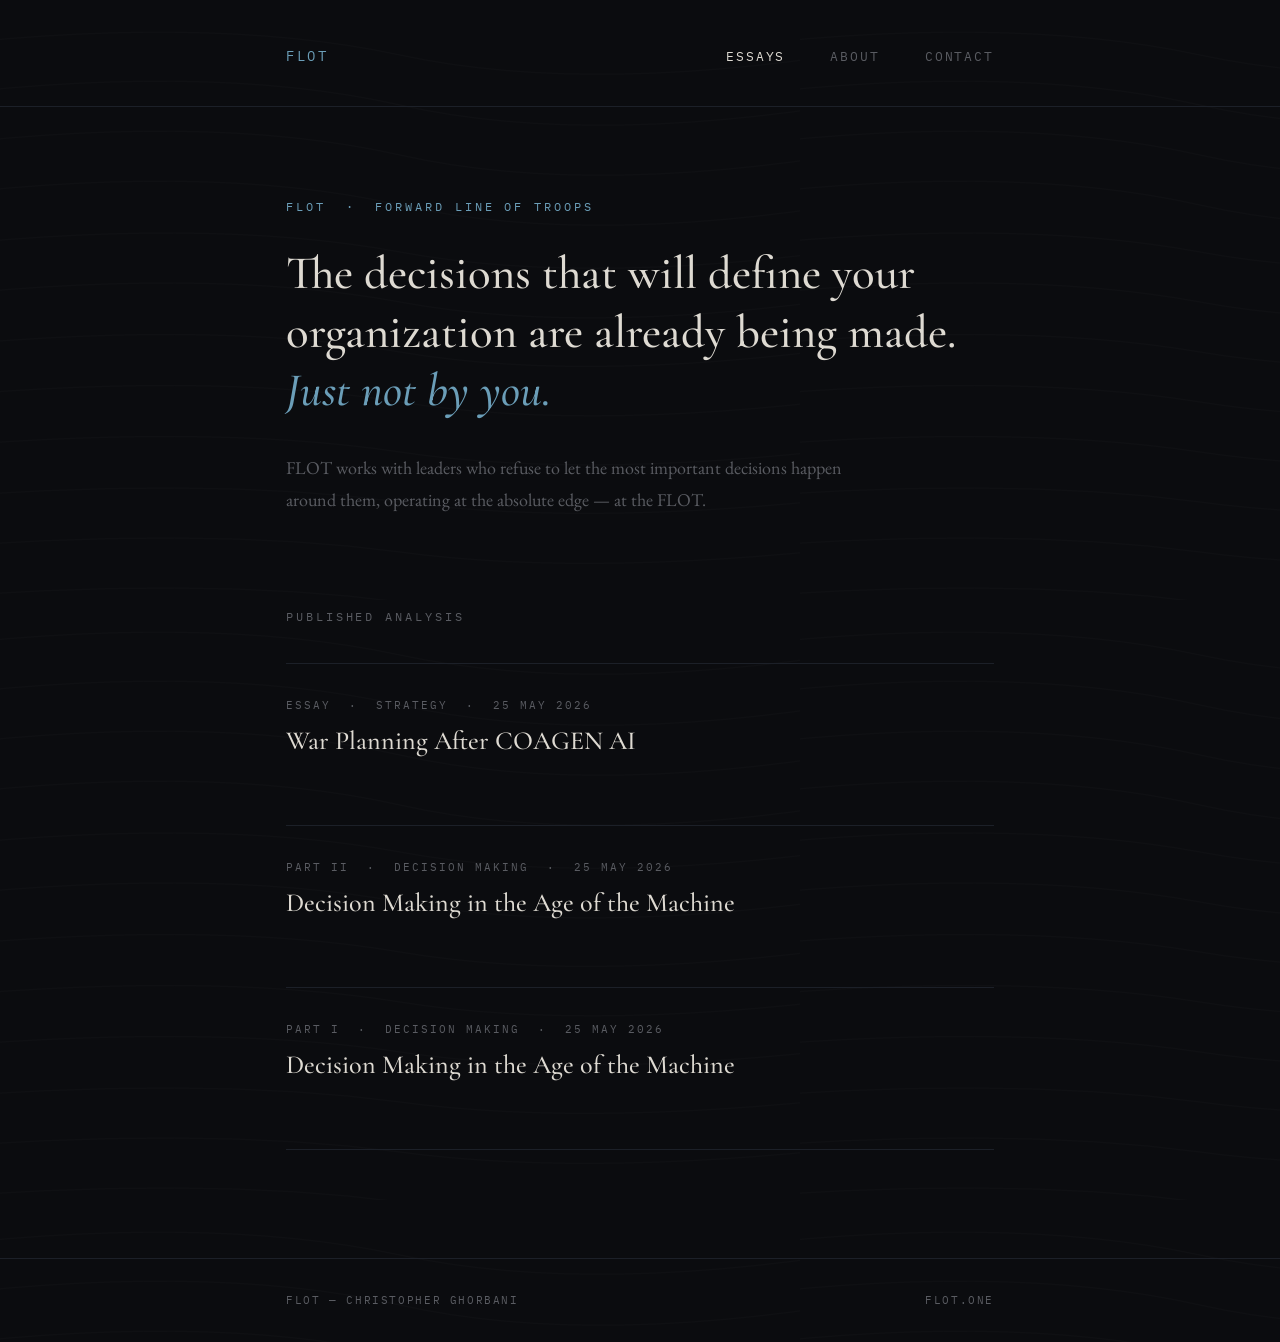
==== index.html @ 7059b08c "Remove hero tagline line" ====
<!DOCTYPE html>
<html lang="en">
<head>
  <meta charset="UTF-8">
  <meta name="viewport" content="width=device-width, initial-scale=1.0">
  <title>FLOT</title>
  <link rel="stylesheet" href="style.css">
</head>
<body>

  <nav>
    <div class="container">
      <a class="nav-logo" href="index.html">FLOT</a>
      <ul class="nav-links">
        <li><a href="index.html" class="active">Essays</a></li>
        <li><a href="about.html">About</a></li>
        <li><a href="contact.html">Contact</a></li>
      </ul>
    </div>
  </nav>

  <main>
    <div class="container">

      <div class="hero">
        <span class="hero-label">FLOT &nbsp;·&nbsp; Forward Line of Troops</span>
<h1 class="hero-line">The decisions that will define your organization are already being made. <em>Just not by you.</em></h1>
        <p class="hero-sub">FLOT works with leaders who refuse to let the most important decisions happen around them, operating at the absolute edge — at the FLOT.</p>
      </div>

      <span class="essays-label">Published Analysis</span>
      <div class="essays">

        <a class="essay-card" href="essays/war-planning-coagen.html">
          <div class="essay-meta">Essay &nbsp;·&nbsp; Strategy &nbsp;·&nbsp; 25 May 2026</div>
          <div class="essay-title">War Planning After COAGEN AI</div>
          <span class="essay-arrow">Read &rarr;</span>
        </a>

        <a class="essay-card" href="essays/decision-making-part-2.html">
          <div class="essay-meta">Part II &nbsp;·&nbsp; Decision Making &nbsp;·&nbsp; 25 May 2026</div>
          <div class="essay-title">Decision Making in the Age of the Machine</div>
          <span class="essay-arrow">Read &rarr;</span>
        </a>

        <a class="essay-card" href="essays/decision-making-part-1.html">
          <div class="essay-meta">Part I &nbsp;·&nbsp; Decision Making &nbsp;·&nbsp; 25 May 2026</div>
          <div class="essay-title">Decision Making in the Age of the Machine</div>
          <span class="essay-arrow">Read &rarr;</span>
        </a>

      </div>

    </div>
  </main>

  <footer>
    <div class="container">
      <span class="footer-text">FLOT &mdash; Christopher Ghorbani</span>
      <span class="footer-text">flot.one</span>
    </div>
  </footer>

</body>
</html>
---- style.css ----
@import url('https://fonts.googleapis.com/css2?family=Cormorant+Garamond:ital,wght@0,400;0,500;0,600;1,400;1,500&family=EB+Garamond:ital,wght@0,400;0,500;1,400&family=IBM+Plex+Mono:wght@400;500&display=swap');

/* ── Variables ── */
:root {
  --bg:      #0b0c0f;
  --surface: #111318;
  --border:  #1c2028;
  --text:    #dedad2;
  --muted:   #5a5c62;
  --accent:  #6b9eb8;
  --mono:    'IBM Plex Mono', monospace;
  --serif:   'EB Garamond', Georgia, serif;
  --display: 'Cormorant Garamond', Georgia, serif;
}

/* ── Reset ── */
*, *::before, *::after { box-sizing: border-box; margin: 0; padding: 0; }
html { font-size: 18px; scroll-behavior: smooth; }

/* ── Topographic texture ── */
body {
  background-color: var(--bg);
  background-image: url("data:image/svg+xml,%3Csvg xmlns='http://www.w3.org/2000/svg' width='800' height='600'%3E%3Cg fill='none' stroke='%23ffffff' stroke-width='0.4' opacity='0.04'%3E%3Cpath d='M-100,150 Q200,110 400,155 T900,145'/%3E%3Cpath d='M-100,200 Q200,160 400,205 T900,195'/%3E%3Cpath d='M-100,250 Q200,215 400,252 T900,242'/%3E%3Cpath d='M-100,300 Q200,265 400,302 T900,290'/%3E%3Cpath d='M-100,350 Q200,318 400,352 T900,340'/%3E%3Cpath d='M-100,400 Q200,370 400,402 T900,392'/%3E%3Cpath d='M-100,450 Q200,422 400,452 T900,442'/%3E%3Cpath d='M-100,500 Q200,475 400,502 T900,492'/%3E%3Cpath d='M-100,100 Q200,60 400,105 T900,95'/%3E%3Cpath d='M-100,50 Q200,12 400,55 T900,45'/%3E%3Cpath d='M-100,550 Q200,525 400,552 T900,542'/%3E%3Cpath d='M-100,600 Q200,575 400,602 T900,592'/%3E%3C/g%3E%3C/svg%3E");
  background-size: 800px 600px;
  background-repeat: repeat;
  color: var(--text);
  font-family: var(--serif);
  min-height: 100vh;
  line-height: 1.7;
}

/* ── Layout ── */
.container {
  max-width: 780px;
  margin: 0 auto;
  padding: 0 2rem;
}

/* ── Navigation ── */
nav {
  padding: 2.2rem 0 2rem;
  border-bottom: 1px solid var(--border);
}

nav .container {
  display: flex;
  align-items: baseline;
  justify-content: space-between;
}

.nav-logo {
  font-family: var(--mono);
  font-size: 0.75rem;
  letter-spacing: 0.2em;
  text-transform: uppercase;
  color: var(--accent);
  text-decoration: none;
}

.nav-links {
  display: flex;
  gap: 2.5rem;
  list-style: none;
}

.nav-links a {
  font-family: var(--mono);
  font-size: 0.7rem;
  letter-spacing: 0.15em;
  text-transform: uppercase;
  color: var(--muted);
  text-decoration: none;
  transition: color 0.2s;
}

.nav-links a:hover,
.nav-links a.active {
  color: var(--text);
}

/* ── Main content ── */
main {
  padding: 5rem 0 6rem;
}

/* ── Home: hero ── */
.hero {
  margin-bottom: 5rem;
}

.hero-label {
  font-family: var(--mono);
  font-size: 0.65rem;
  letter-spacing: 0.25em;
  text-transform: uppercase;
  color: var(--accent);
  margin-bottom: 1.5rem;
  display: block;
}

.hero-tagline {
  margin-bottom: 1.8rem;
  font-family: var(--serif);
  font-size: 0.95rem;
  font-style: italic;
  line-height: 1.6;
  color: var(--muted);
  max-width: 580px;
}

.hero-line {
  font-family: var(--display);
  font-size: 2.6rem;
  font-weight: 500;
  line-height: 1.25;
  color: var(--text);
  max-width: 680px;
}

.hero-line em {
  font-style: italic;
  color: var(--accent);
}

.hero-sub {
  margin-top: 1.8rem;
  font-family: var(--serif);
  font-size: 1rem;
  line-height: 1.8;
  color: var(--muted);
  max-width: 580px;
}

/* ── Essay cards ── */
.essays-label {
  font-family: var(--mono);
  font-size: 0.65rem;
  letter-spacing: 0.25em;
  text-transform: uppercase;
  color: var(--muted);
  margin-bottom: 2rem;
  display: block;
}

.essays {
  display: flex;
  flex-direction: column;
  gap: 0;
}

.essay-card {
  display: block;
  padding: 1.8rem 0;
  border-top: 1px solid var(--border);
  text-decoration: none;
  color: inherit;
  transition: border-color 0.2s;
}

.essay-card:last-child {
  border-bottom: 1px solid var(--border);
}

.essay-card:hover {
  border-color: var(--accent);
}

.essay-card:hover .essay-title {
  color: var(--accent);
}

.essay-meta {
  font-family: var(--mono);
  font-size: 0.62rem;
  letter-spacing: 0.18em;
  text-transform: uppercase;
  color: var(--muted);
  margin-bottom: 0.5rem;
}

.essay-title {
  font-family: var(--display);
  font-size: 1.45rem;
  font-weight: 500;
  color: var(--text);
  line-height: 1.3;
  transition: color 0.2s;
}

.essay-arrow {
  display: inline-block;
  margin-top: 0.6rem;
  font-family: var(--mono);
  font-size: 0.65rem;
  letter-spacing: 0.1em;
  color: var(--accent);
  opacity: 0;
  transform: translateX(-4px);
  transition: opacity 0.2s, transform 0.2s;
}

.essay-card:hover .essay-arrow {
  opacity: 1;
  transform: translateX(0);
}

/* ── About page ── */
.page-header {
  margin-bottom: 3.5rem;
}

.page-label {
  font-family: var(--mono);
  font-size: 0.65rem;
  letter-spacing: 0.25em;
  text-transform: uppercase;
  color: var(--accent);
  margin-bottom: 1.2rem;
  display: block;
}

.page-title {
  font-family: var(--display);
  font-size: 2.2rem;
  font-weight: 500;
  color: var(--text);
  line-height: 1.2;
}

.prose p {
  font-size: 1.05rem;
  line-height: 1.85;
  color: var(--text);
  margin-bottom: 1.6rem;
  max-width: 660px;
}

.prose p:last-child {
  margin-bottom: 0;
}

.prose strong {
  font-weight: 500;
  color: var(--text);
}

/* ── Prose links ── */
.prose a {
  color: var(--accent);
  text-decoration: none;
  border-bottom: 1px solid color-mix(in srgb, var(--accent) 35%, transparent);
  transition: border-color 0.2s;
}
.prose a:hover {
  border-bottom-color: var(--accent);
}

/* ── Figures ── */
.figure {
  margin: 2.5rem 0;
}
.figure img {
  width: 100%;
  height: auto;
  display: block;
  border: 1px solid var(--border);
}
.figure .figure-note {
  margin-top: 0;
  border-top: none;
}

/* ── Essay pages ── */
.essay-subtitle {
  font-family: var(--serif);
  font-size: 1.05rem;
  font-style: italic;
  color: var(--muted);
  margin-top: 1rem;
  line-height: 1.7;
  max-width: 620px;
}

.prose h2 {
  font-family: var(--display);
  font-size: 1.5rem;
  font-weight: 500;
  color: var(--text);
  margin-top: 3.2rem;
  margin-bottom: 1.2rem;
  line-height: 1.3;
}

.prose h3 {
  font-family: var(--mono);
  font-size: 0.68rem;
  letter-spacing: 0.2em;
  text-transform: uppercase;
  color: var(--accent);
  margin-top: 2.4rem;
  margin-bottom: 1rem;
}

.figure-note {
  font-family: var(--mono);
  font-size: 0.6rem;
  letter-spacing: 0.12em;
  text-transform: uppercase;
  color: var(--muted);
  border-left: 1px solid var(--border);
  padding: 0.6rem 1rem;
  margin: 2rem 0;
}

.essay-nav {
  margin-top: 4rem;
  padding-top: 2rem;
  border-top: 1px solid var(--border);
  display: flex;
  justify-content: space-between;
  align-items: center;
}

.essay-nav-link {
  font-family: var(--mono);
  font-size: 0.65rem;
  letter-spacing: 0.15em;
  text-transform: uppercase;
  color: var(--accent);
  text-decoration: none;
  transition: color 0.2s;
}

.essay-nav-link:hover { color: var(--text); }

/* ── Contact page ── */
.contact-name {
  font-family: var(--mono);
  font-size: 0.7rem;
  letter-spacing: 0.2em;
  text-transform: uppercase;
  color: var(--muted);
  margin-bottom: 3rem;
  display: block;
}

.contact-form {
  display: flex;
  flex-direction: column;
  gap: 1.6rem;
  max-width: 520px;
}

.form-group {
  display: flex;
  flex-direction: column;
  gap: 0.45rem;
}

.form-group label {
  font-family: var(--mono);
  font-size: 0.62rem;
  letter-spacing: 0.2em;
  text-transform: uppercase;
  color: var(--muted);
}

.form-group input,
.form-group textarea {
  background: transparent;
  border: none;
  border-bottom: 1px solid var(--border);
  color: var(--text);
  font-family: var(--serif);
  font-size: 1rem;
  padding: 0.5rem 0;
  outline: none;
  transition: border-color 0.2s;
  width: 100%;
}

.form-group input:focus,
.form-group textarea:focus {
  border-bottom-color: var(--accent);
}

.form-group textarea {
  resize: none;
  height: 100px;
  line-height: 1.6;
}

.form-group input::placeholder,
.form-group textarea::placeholder {
  color: var(--muted);
  opacity: 0.5;
}

.form-submit {
  margin-top: 0.5rem;
  align-self: flex-start;
}

.btn {
  font-family: var(--mono);
  font-size: 0.65rem;
  letter-spacing: 0.2em;
  text-transform: uppercase;
  color: var(--accent);
  background: transparent;
  border: 1px solid var(--accent);
  padding: 0.7rem 1.6rem;
  cursor: pointer;
  transition: background 0.2s, color 0.2s;
}

.btn:hover {
  background: var(--accent);
  color: var(--bg);
}

/* ── Mobile ── */
@media (max-width: 600px) {
  html { font-size: 16px; }

  nav .container {
    flex-direction: column;
    gap: 1.2rem;
    align-items: flex-start;
  }

  .nav-links { gap: 1.6rem; }

  main { padding: 3rem 0 4rem; }

  .hero { margin-bottom: 3rem; }

  .hero-line { font-size: 1.9rem; }

  .page-title { font-size: 1.7rem; }

  footer .container {
    flex-direction: column;
    gap: 0.4rem;
  }

  .essay-title { font-size: 1.25rem; }

  .contact-form { max-width: 100%; }
}

/* ── Footer ── */
footer {
  border-top: 1px solid var(--border);
  padding: 1.8rem 0;
}

footer .container {
  display: flex;
  justify-content: space-between;
  align-items: center;
}

.footer-text {
  font-family: var(--mono);
  font-size: 0.6rem;
  letter-spacing: 0.15em;
  text-transform: uppercase;
  color: var(--muted);
}
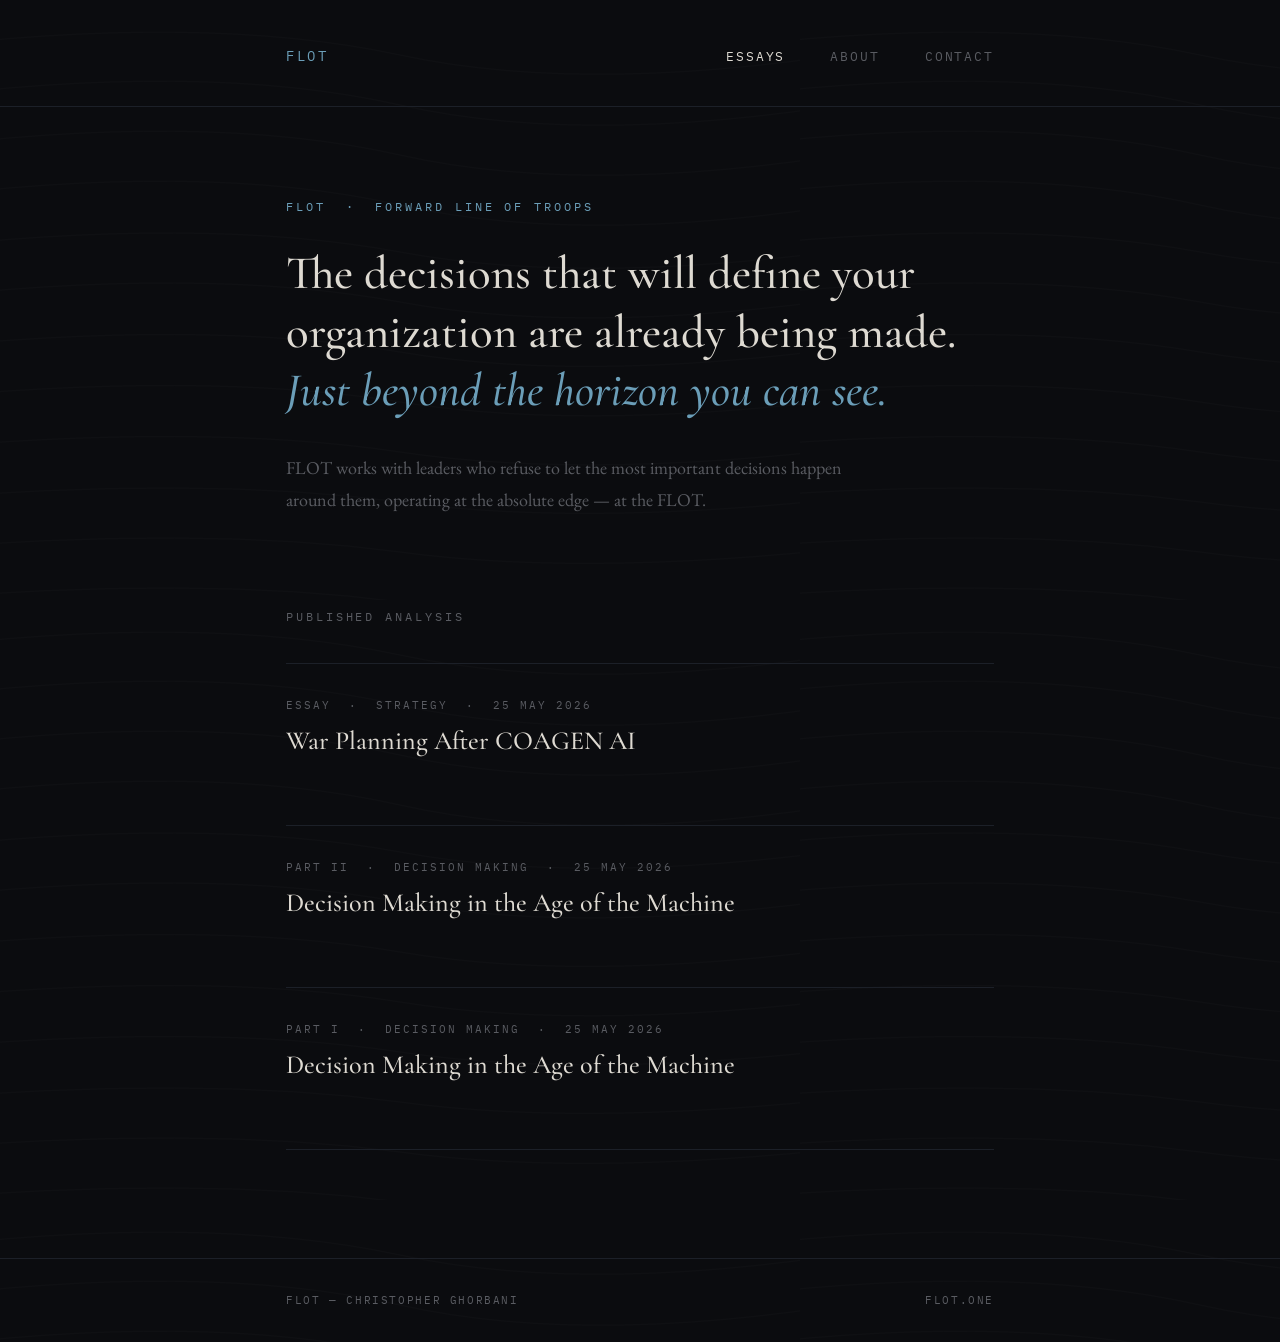
==== commit a1c1f2c6: "Update H1 payoff line" ====
--- a/index.html
+++ b/index.html
@@ -24,7 +24,7 @@
 
       <div class="hero">
         <span class="hero-label">FLOT &nbsp;·&nbsp; Forward Line of Troops</span>
-<h1 class="hero-line">The decisions that will define your organization are already being made. <em>Just not by you.</em></h1>
+<h1 class="hero-line">The decisions that will define your organization are already being made. <em>Just beyond the horizon you can see.</em></h1>
         <p class="hero-sub">FLOT works with leaders who refuse to let the most important decisions happen around them, operating at the absolute edge — at the FLOT.</p>
       </div>
 
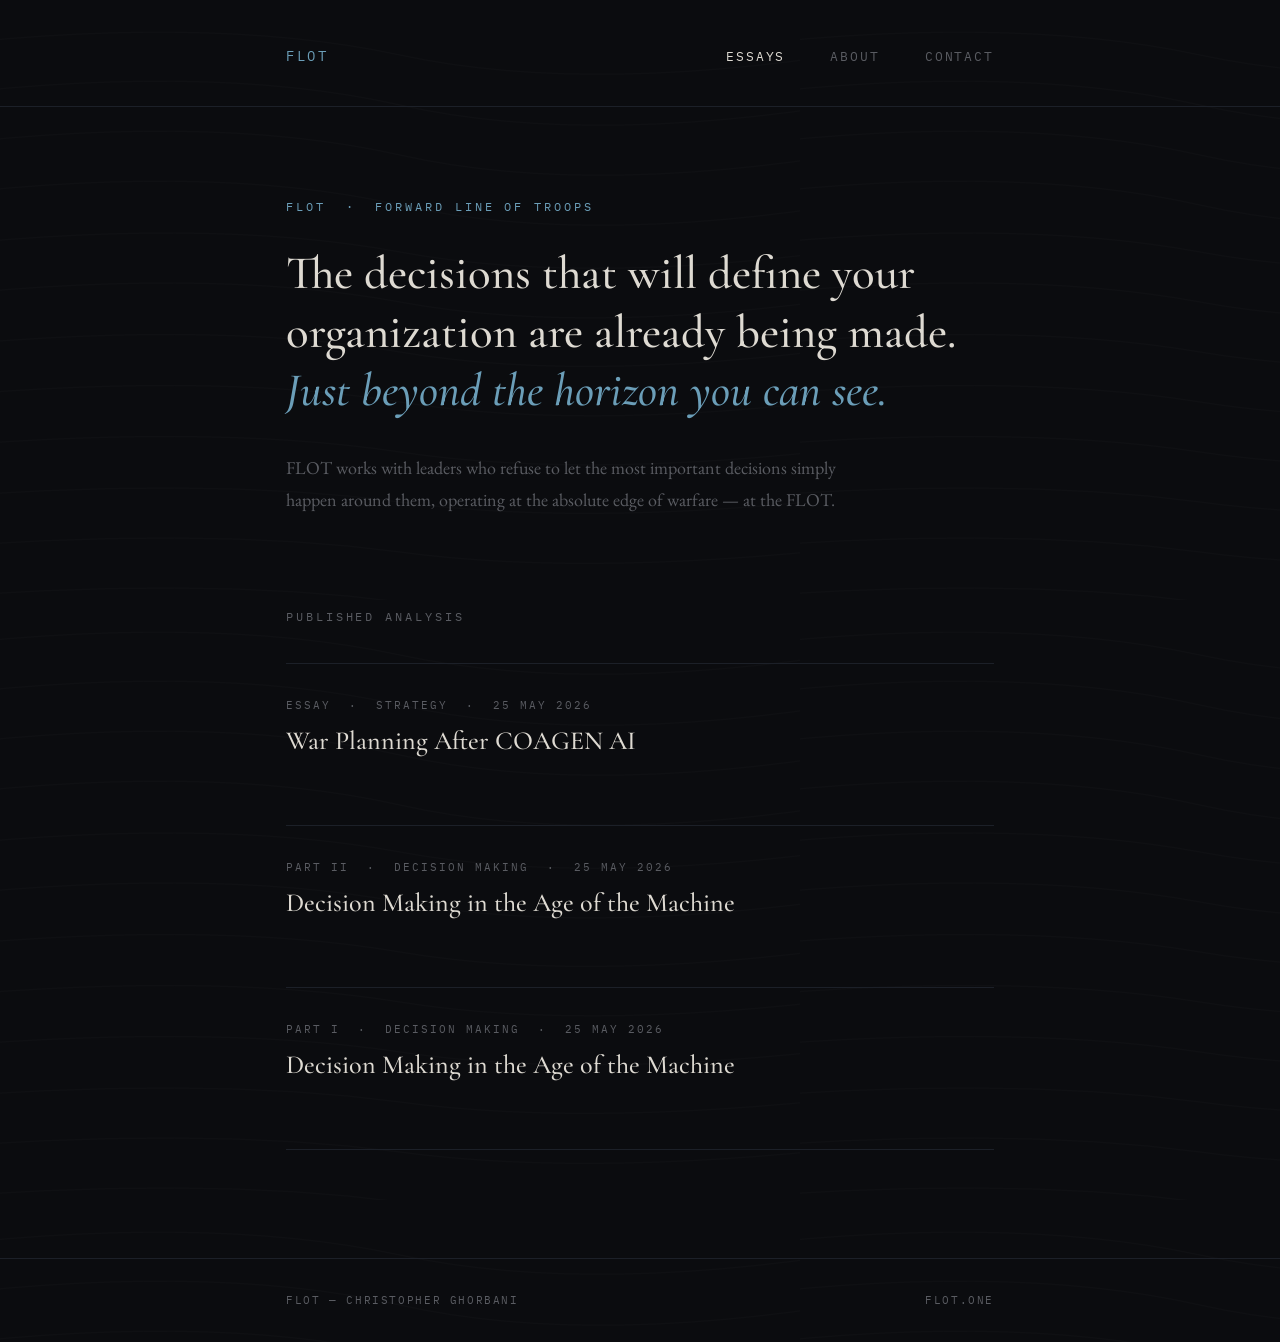
==== commit 90a9e54d: "Update hero sub-blurb" ====
--- a/index.html
+++ b/index.html
@@ -25,7 +25,7 @@
       <div class="hero">
         <span class="hero-label">FLOT &nbsp;·&nbsp; Forward Line of Troops</span>
 <h1 class="hero-line">The decisions that will define your organization are already being made. <em>Just beyond the horizon you can see.</em></h1>
-        <p class="hero-sub">FLOT works with leaders who refuse to let the most important decisions happen around them, operating at the absolute edge — at the FLOT.</p>
+        <p class="hero-sub">FLOT works with leaders who refuse to let the most important decisions simply happen around them, operating at the absolute edge of warfare — at the FLOT.</p>
       </div>
 
       <span class="essays-label">Published Analysis</span>
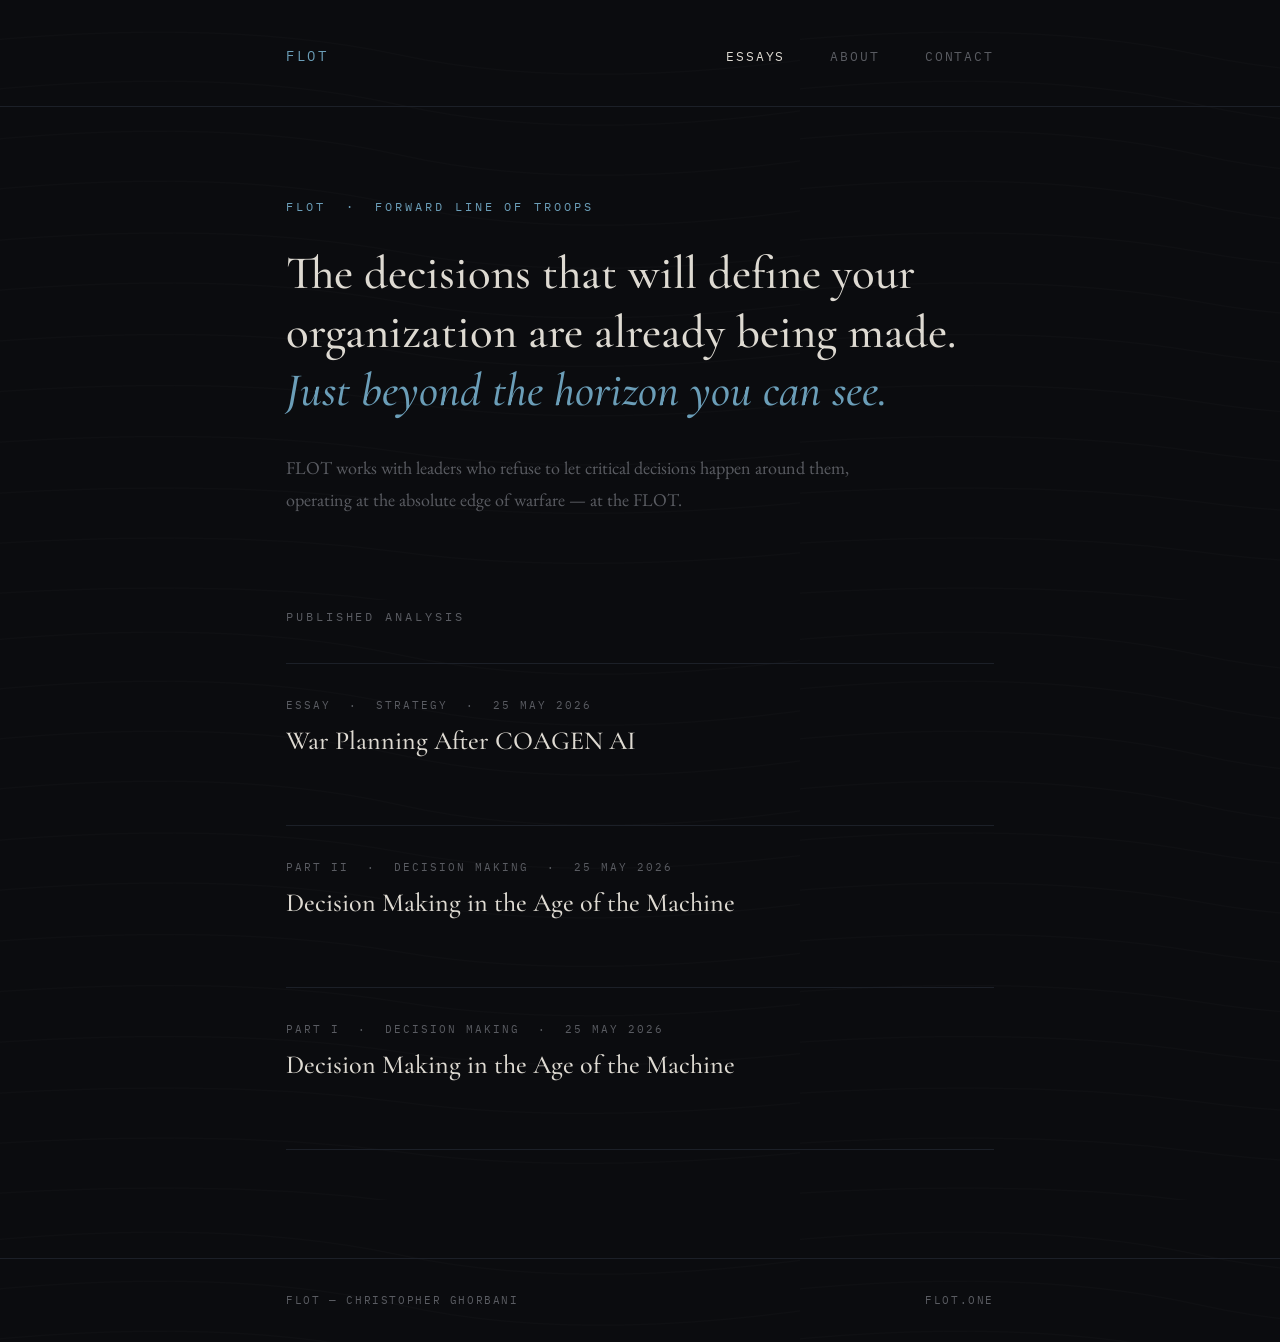
==== commit 1159e0bf: "Tighten hero sub-blurb wording" ====
--- a/index.html
+++ b/index.html
@@ -25,7 +25,7 @@
       <div class="hero">
         <span class="hero-label">FLOT &nbsp;·&nbsp; Forward Line of Troops</span>
 <h1 class="hero-line">The decisions that will define your organization are already being made. <em>Just beyond the horizon you can see.</em></h1>
-        <p class="hero-sub">FLOT works with leaders who refuse to let the most important decisions simply happen around them, operating at the absolute edge of warfare — at the FLOT.</p>
+        <p class="hero-sub">FLOT works with leaders who refuse to let critical decisions happen around them, operating at the absolute edge of warfare — at the FLOT.</p>
       </div>
 
       <span class="essays-label">Published Analysis</span>
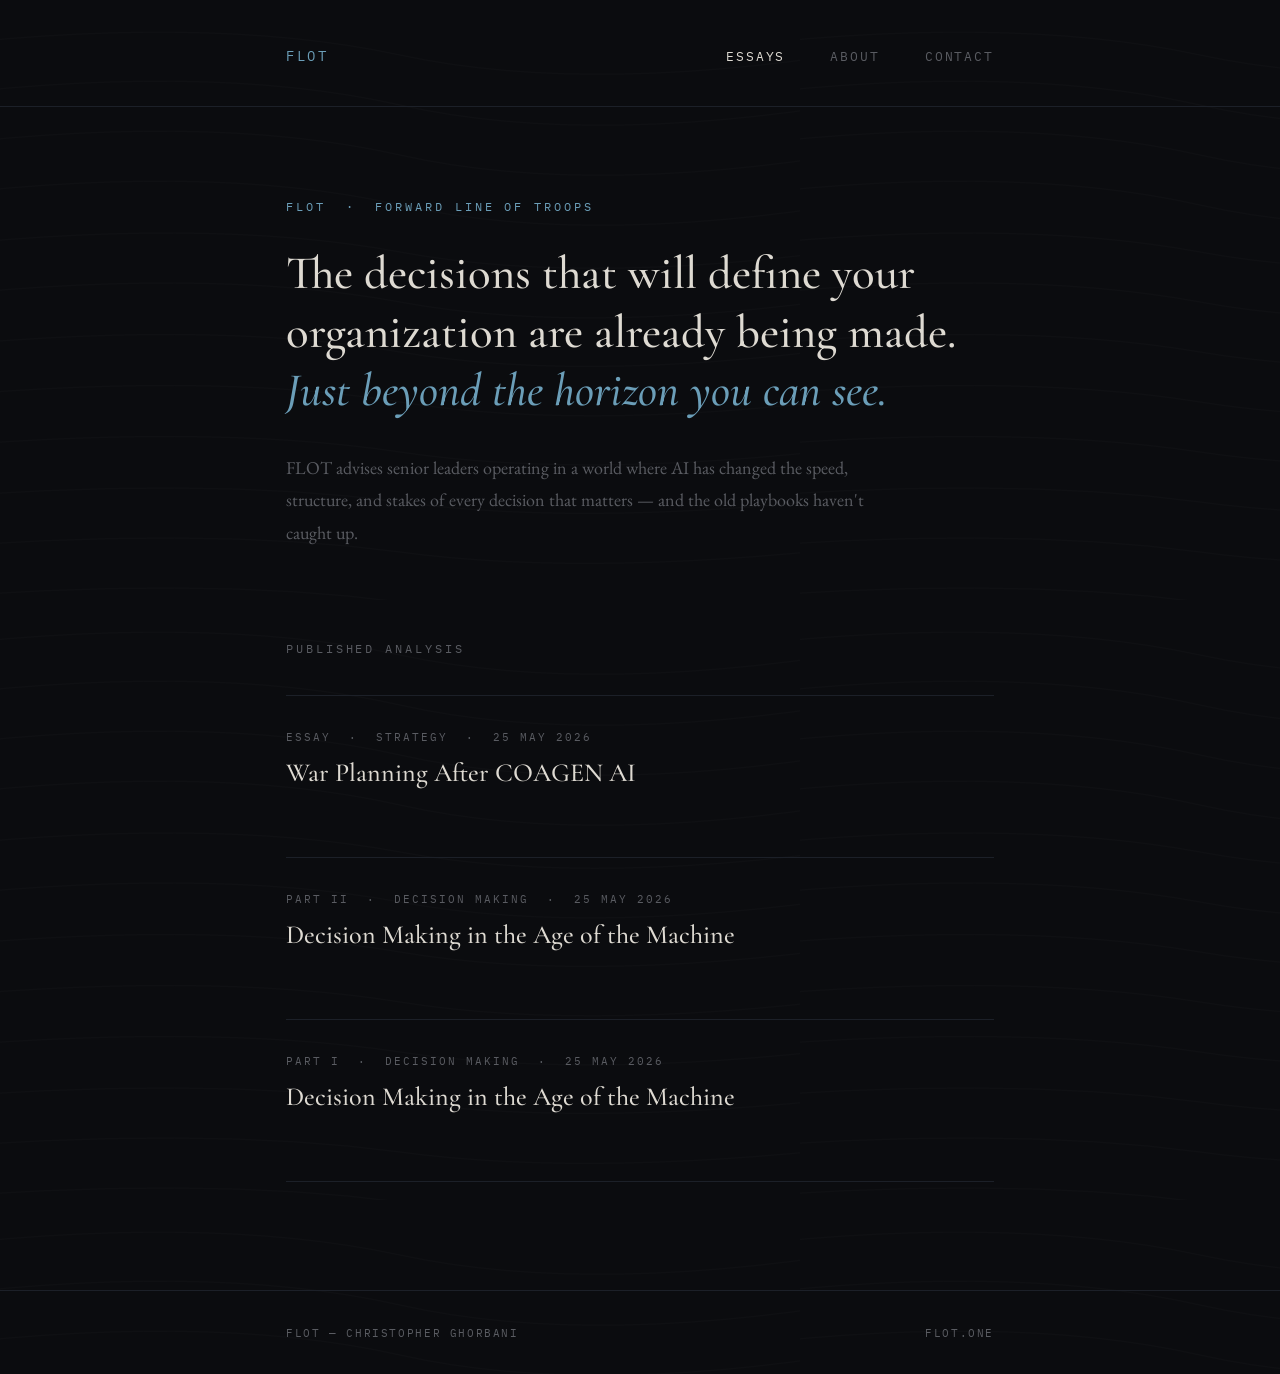
==== commit 4c2ad208: "Update hero sub-blurb to broader AI/playbooks framing" ====
--- a/index.html
+++ b/index.html
@@ -25,7 +25,7 @@
       <div class="hero">
         <span class="hero-label">FLOT &nbsp;·&nbsp; Forward Line of Troops</span>
 <h1 class="hero-line">The decisions that will define your organization are already being made. <em>Just beyond the horizon you can see.</em></h1>
-        <p class="hero-sub">FLOT works with leaders who refuse to let critical decisions happen around them, operating at the absolute edge of warfare — at the FLOT.</p>
+        <p class="hero-sub">FLOT advises senior leaders operating in a world where AI has changed the speed, structure, and stakes of every decision that matters — and the old playbooks haven't caught up.</p>
       </div>
 
       <span class="essays-label">Published Analysis</span>
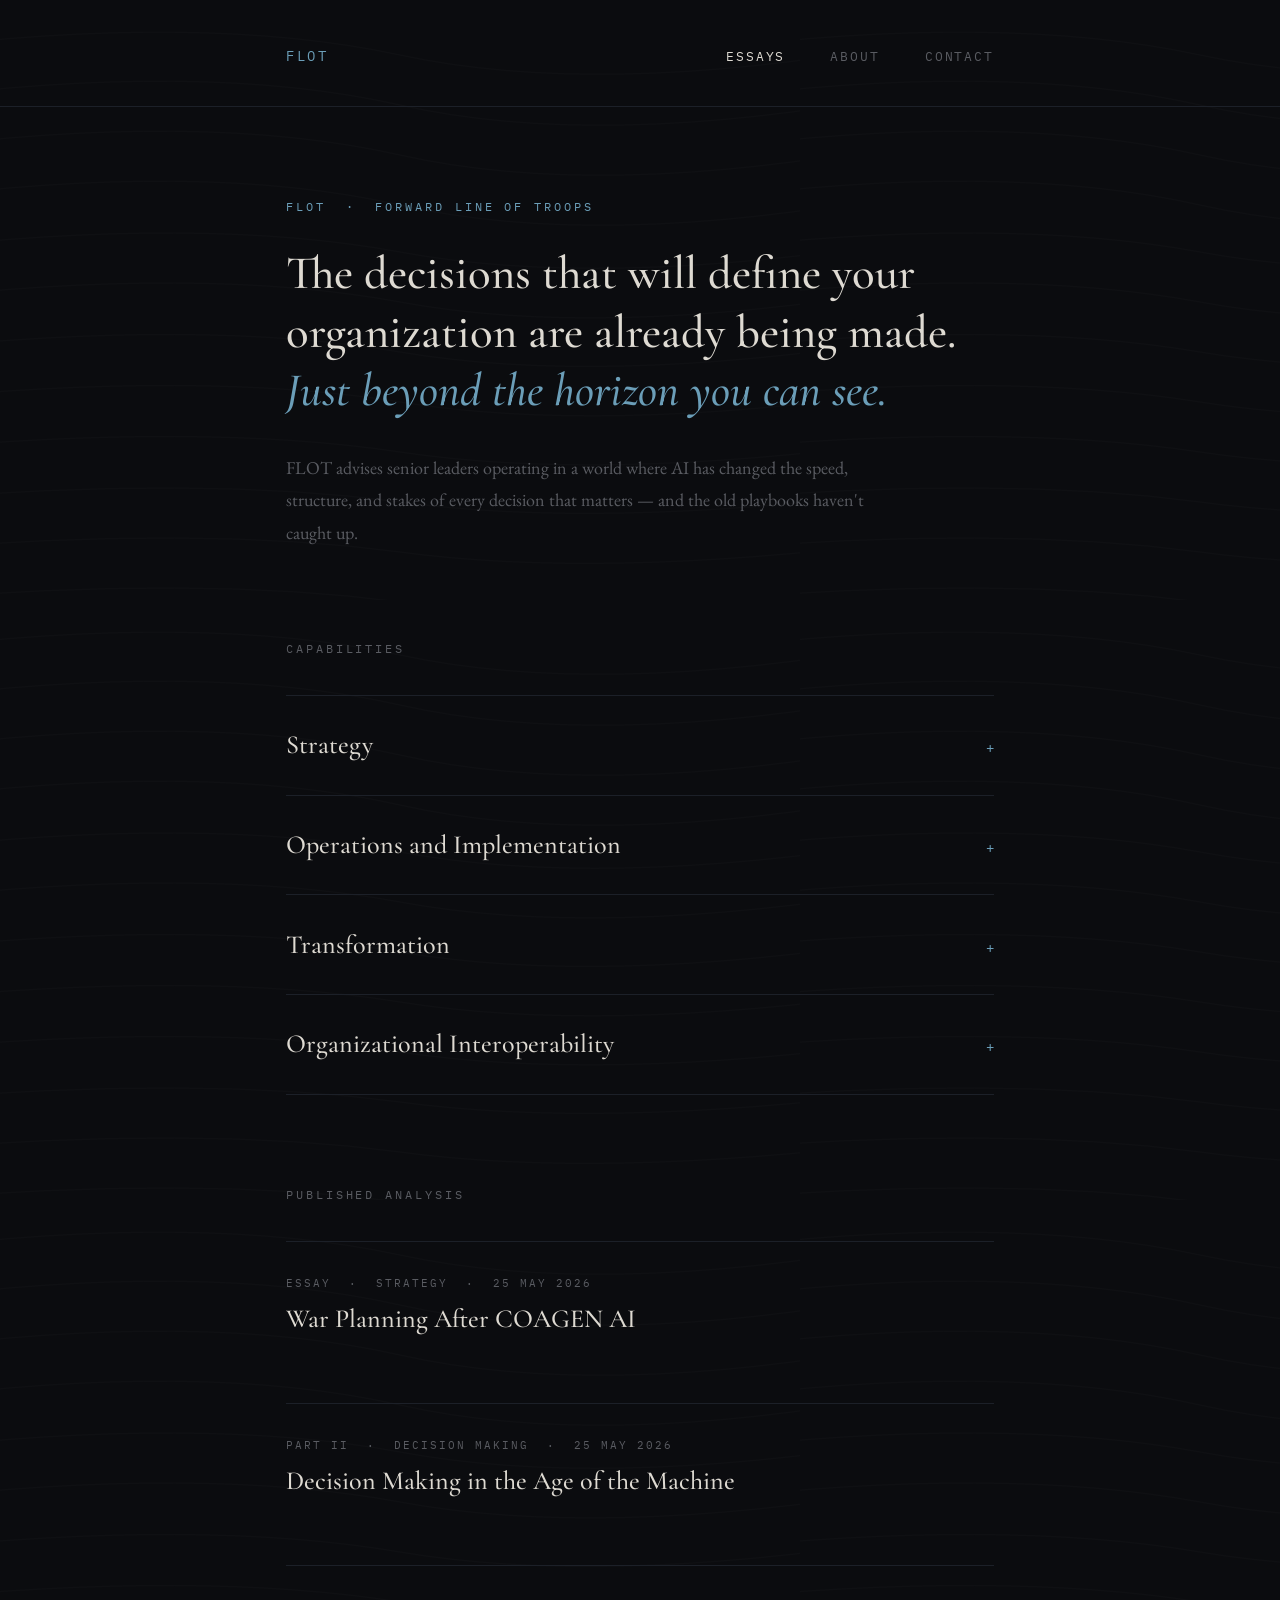
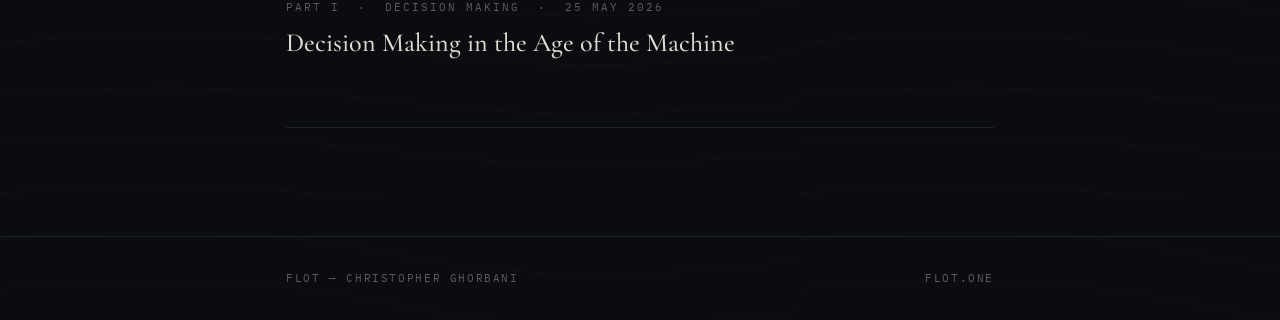
==== commit 862a1762: "Add capabilities accordion section" ====
--- a/index.html
+++ b/index.html
@@ -26,6 +26,43 @@
         <span class="hero-label">FLOT &nbsp;·&nbsp; Forward Line of Troops</span>
 <h1 class="hero-line">The decisions that will define your organization are already being made. <em>Just beyond the horizon you can see.</em></h1>
         <p class="hero-sub">FLOT advises senior leaders operating in a world where AI has changed the speed, structure, and stakes of every decision that matters — and the old playbooks haven't caught up.</p>
+      </div>
+
+      <span class="capabilities-label">Capabilities</span>
+      <div class="capabilities">
+
+        <details class="capability">
+          <summary class="capability-header">
+            <span class="capability-title">Strategy</span>
+            <span class="capability-toggle"></span>
+          </summary>
+          <p class="capability-body">Strategy frameworks for defense, policy makers, and industry leaders — for decisions the old frameworks no longer fit.</p>
+        </details>
+
+        <details class="capability">
+          <summary class="capability-header">
+            <span class="capability-title">Operations and Implementation</span>
+            <span class="capability-toggle"></span>
+          </summary>
+          <p class="capability-body">Oversight of staff that turns intent into outcome.</p>
+        </details>
+
+        <details class="capability">
+          <summary class="capability-header">
+            <span class="capability-title">Transformation</span>
+            <span class="capability-toggle"></span>
+          </summary>
+          <p class="capability-body">A roadmap for adapting your organization to a world AI is reshaping.</p>
+        </details>
+
+        <details class="capability">
+          <summary class="capability-header">
+            <span class="capability-title">Organizational Interoperability</span>
+            <span class="capability-toggle"></span>
+          </summary>
+          <p class="capability-body">Combined capability between allied forces or organizations that neither holds alone, turning partnership from political signal to strategic advantage.</p>
+        </details>
+
       </div>
 
       <span class="essays-label">Published Analysis</span>
--- a/style.css
+++ b/style.css
@@ -131,6 +131,78 @@
   max-width: 580px;
 }
 
+/* ── Capabilities ── */
+.capabilities-label {
+  font-family: var(--mono);
+  font-size: 0.65rem;
+  letter-spacing: 0.25em;
+  text-transform: uppercase;
+  color: var(--muted);
+  margin-bottom: 2rem;
+  display: block;
+}
+
+.capabilities {
+  margin-bottom: 5rem;
+}
+
+.capability {
+  border-top: 1px solid var(--border);
+}
+
+.capability:last-child {
+  border-bottom: 1px solid var(--border);
+}
+
+.capability-header {
+  display: flex;
+  justify-content: space-between;
+  align-items: baseline;
+  padding: 1.8rem 0;
+  cursor: pointer;
+  list-style: none;
+  user-select: none;
+  gap: 1rem;
+}
+
+.capability-header::-webkit-details-marker { display: none; }
+
+.capability-header:hover .capability-title {
+  color: var(--accent);
+}
+
+.capability-title {
+  font-family: var(--display);
+  font-size: 1.45rem;
+  font-weight: 500;
+  color: var(--text);
+  line-height: 1.3;
+  transition: color 0.2s;
+}
+
+.capability[open] .capability-title {
+  color: var(--accent);
+}
+
+.capability-toggle {
+  font-family: var(--mono);
+  font-size: 0.75rem;
+  color: var(--accent);
+  flex-shrink: 0;
+}
+
+.capability-toggle::before { content: '+'; }
+.capability[open] .capability-toggle::before { content: '−'; }
+
+.capability-body {
+  font-family: var(--serif);
+  font-size: 1rem;
+  line-height: 1.8;
+  color: var(--muted);
+  max-width: 580px;
+  padding-bottom: 1.8rem;
+}
+
 /* ── Essay cards ── */
 .essays-label {
   font-family: var(--mono);
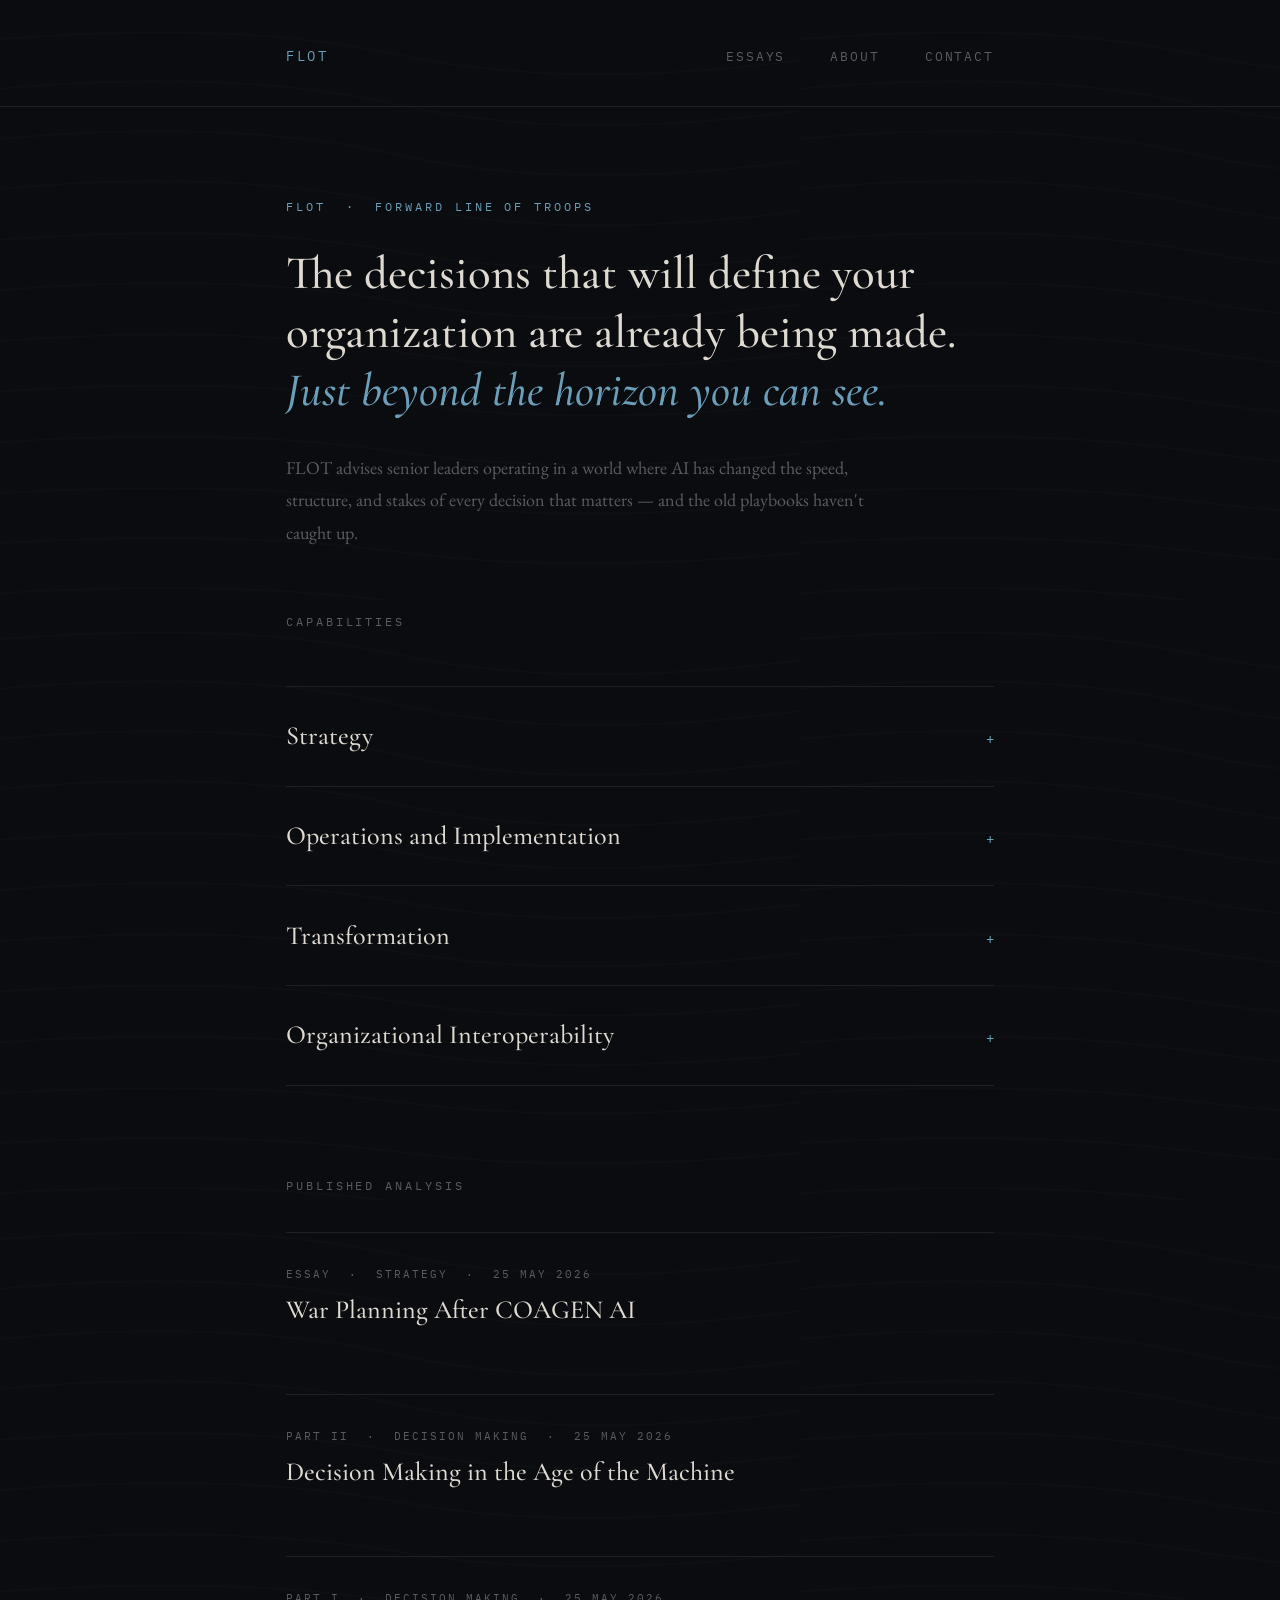
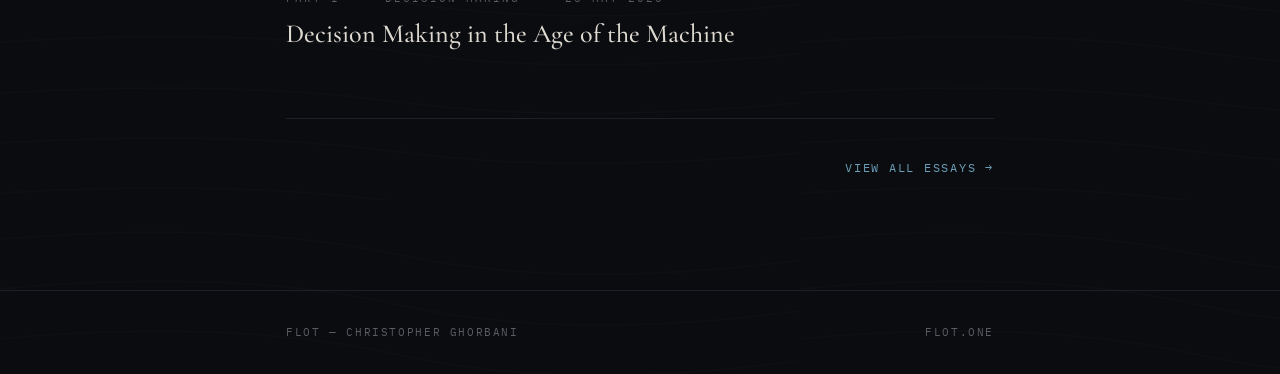
==== commit 45873730: "Add essays archive page, update nav links, add View all link" ====
--- a/index.html
+++ b/index.html
@@ -12,7 +12,7 @@
     <div class="container">
       <a class="nav-logo" href="index.html">FLOT</a>
       <ul class="nav-links">
-        <li><a href="index.html" class="active">Essays</a></li>
+        <li><a href="essays.html">Essays</a></li>
         <li><a href="about.html">About</a></li>
         <li><a href="contact.html">Contact</a></li>
       </ul>
@@ -87,6 +87,9 @@
         </a>
 
       </div>
+      <div class="essays-more">
+        <a href="essays.html" class="essays-more-link">View all essays &rarr;</a>
+      </div>
 
     </div>
   </main>
--- a/style.css
+++ b/style.css
@@ -276,6 +276,23 @@
   transform: translateX(0);
 }
 
+.essays-more {
+  text-align: right;
+  padding-top: 1.8rem;
+}
+
+.essays-more-link {
+  font-family: var(--mono);
+  font-size: 0.65rem;
+  letter-spacing: 0.15em;
+  text-transform: uppercase;
+  color: var(--accent);
+  text-decoration: none;
+  transition: color 0.2s;
+}
+
+.essays-more-link:hover { color: var(--text); }
+
 /* ── About page ── */
 .page-header {
   margin-bottom: 3.5rem;
@@ -521,6 +538,14 @@
   .contact-form { max-width: 100%; }
 }
 
+/* ── Desktop spacing ── */
+@media (min-width: 601px) {
+  .hero { margin-bottom: 3.5rem; }
+  .capabilities-label { margin-bottom: 3rem; }
+  .capability-body { padding-bottom: 3rem; }
+  .essays-label { margin-top: 1.5rem; }
+}
+
 /* ── Footer ── */
 footer {
   border-top: 1px solid var(--border);
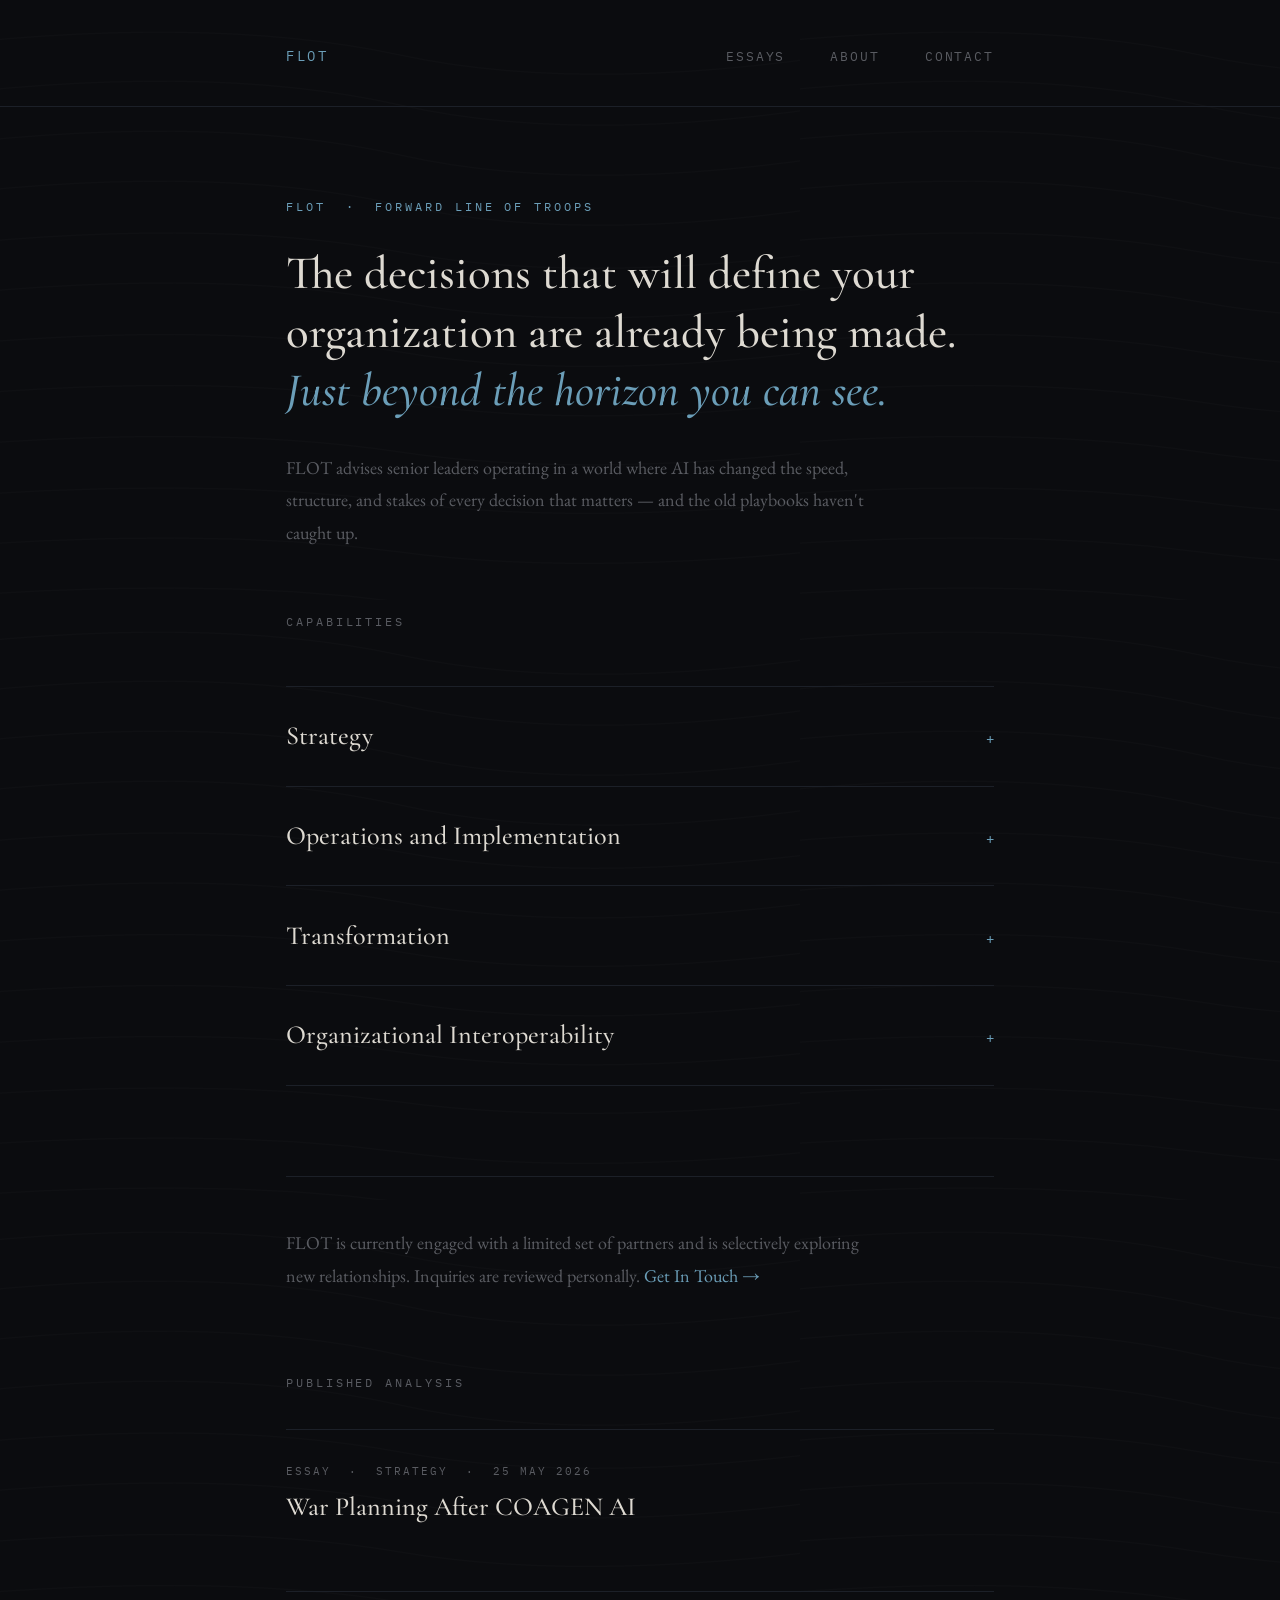
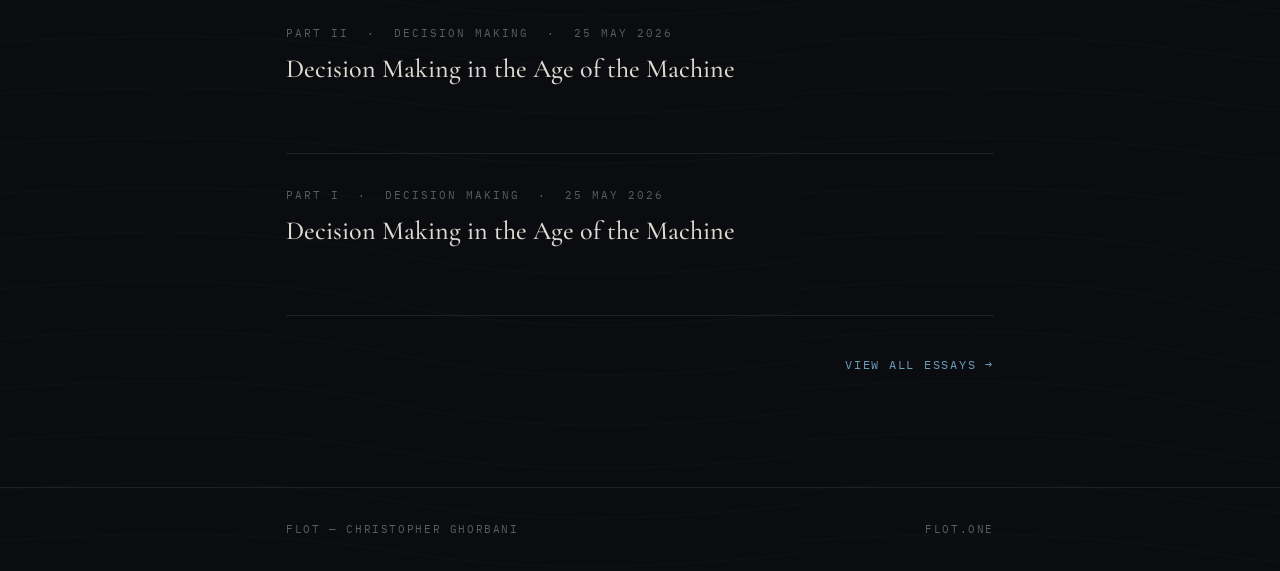
==== commit 663872fb: "Add engagement blurb with mailto link between capabilities and essays" ====
--- a/index.html
+++ b/index.html
@@ -65,6 +65,10 @@
 
       </div>
 
+      <div class="engage">
+        <p class="engage-text">FLOT is currently engaged with a limited set of partners and is selectively exploring new relationships. Inquiries are reviewed personally. <a href="mailto:christopher.ghorbani@gmail.com" class="engage-link">Get In Touch &rarr;</a></p>
+      </div>
+
       <span class="essays-label">Published Analysis</span>
       <div class="essays">
 
--- a/style.css
+++ b/style.css
@@ -276,6 +276,28 @@
   transform: translateX(0);
 }
 
+.engage {
+  border-top: 1px solid var(--border);
+  padding: 2.8rem 0 3rem;
+}
+
+.engage-text {
+  font-family: var(--serif);
+  font-size: 1rem;
+  line-height: 1.8;
+  color: var(--muted);
+  max-width: 580px;
+}
+
+.engage-link {
+  color: var(--accent);
+  text-decoration: none;
+  white-space: nowrap;
+  transition: color 0.2s;
+}
+
+.engage-link:hover { color: var(--text); }
+
 .essays-more {
   text-align: right;
   padding-top: 1.8rem;
